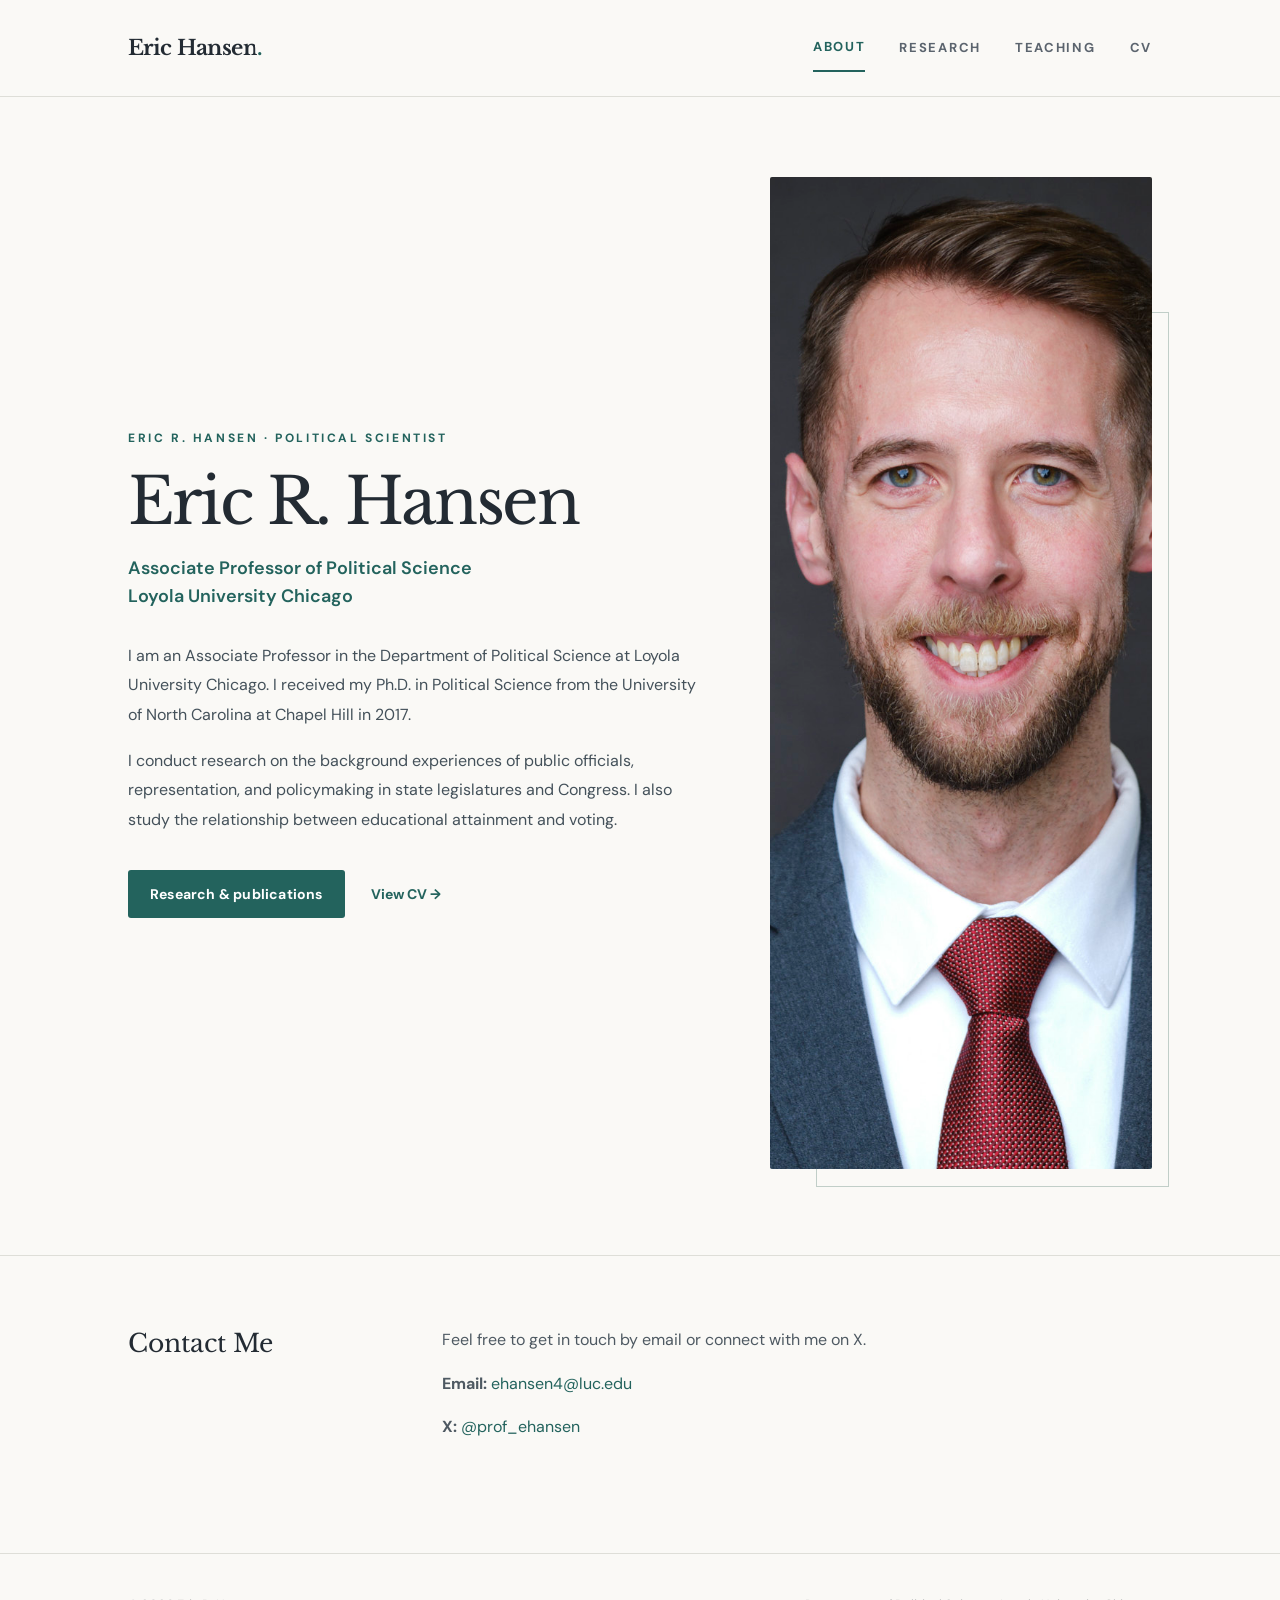
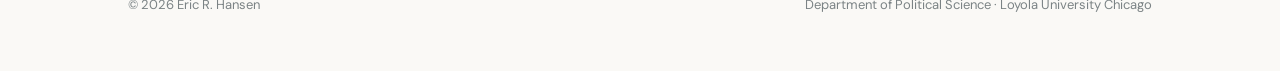
==== index.html @ 196c2c89 "Add files via upload" ====
<!doctype html>
<html lang="en"><head><meta charset="utf-8"><meta name="viewport" content="width=device-width, initial-scale=1"><meta name="description" content="Eric R. Hansen, Associate Professor of Political Science at Loyola University Chicago."><title>About | Eric R. Hansen</title><link rel="stylesheet" href="styles.css"></head>
<body><header class="site-header"><div class="container header-inner"><a class="brand" href="index.html">Eric Hansen<span class="brand-dot">.</span></a><nav class="nav" aria-label="Primary navigation"><a href="index.html" aria-current="page">About</a><a href="research.html">Research</a><a href="teaching.html">Teaching</a><a href="cv.html">CV</a></nav></div></header>
<main><div class="container"><section class="hero hero-profile"><div class="hero-copy"><div class="eyebrow">Eric R. Hansen · Political scientist</div><h1>Eric R. Hansen</h1><p class="profile-subtitle">Associate Professor of Political Science<br>Loyola University Chicago</p><div class="bio-text"><p>I am an Associate Professor in the Department of Political Science at Loyola University Chicago. I received my Ph.D. in Political Science from the University of North Carolina at Chapel Hill in 2017.</p><p>I conduct research on the background experiences of public officials, representation, and policymaking in state legislatures and Congress. I also study the relationship between educational attainment and voting.</p></div><div class="hero-links"><a class="button" href="research.html">Research & publications</a><a class="text-link" href="cv.html">View CV</a></div></div><div class="portrait-wrap"><img class="portrait" src="assets/headshot.jpg" alt="Professional headshot of Eric R. Hansen" width="1490" height="992"></div></section></div>
<section class="section"><div class="container section-grid"><h2 class="section-label">Contact Me</h2><div><p>Feel free to get in touch by email or connect with me on X.</p><p><strong>Email:</strong> <a href="mailto:ehansen4@luc.edu">ehansen4@luc.edu</a></p><p><strong>X:</strong> <a href="https://x.com/prof_ehansen" target="_blank" rel="noopener noreferrer">@prof_ehansen</a></p></div></div></section></main><footer class="footer"><div class="container footer-inner"><span>© <span id="year">2026</span> Eric R. Hansen</span><span>Department of Political Science · Loyola University Chicago</span></div></footer><script>document.getElementById('year').textContent=new Date().getFullYear()</script></body></html>
---- styles.css ----
@import url('https://fonts.googleapis.com/css2?family=DM+Sans:wght@400;500;600;700&family=Libre+Baskerville:wght@400;700&display=swap');
:root{--bg:#faf9f6;--ink:#232b33;--muted:#69717a;--line:#deded8;--accent:#23635d;--accent-light:#e8f0ed;--surface:#fff;--serif:'Libre Baskerville',Georgia,serif;--sans:'DM Sans',Arial,sans-serif}*{box-sizing:border-box}html{scroll-behavior:smooth}body{margin:0;background:var(--bg);color:var(--ink);font-family:var(--sans);font-size:16px;line-height:1.72}a{color:var(--accent);text-decoration:none}a:hover{text-decoration:underline}a:focus-visible{outline:3px solid var(--accent);outline-offset:4px}.container{max-width:1100px;margin:auto;padding:0 38px}.site-header{border-bottom:1px solid var(--line)}.header-inner{min-height:96px;display:flex;align-items:center;justify-content:space-between;gap:28px}.brand{font-family:var(--serif);font-size:21px;font-weight:700;letter-spacing:-.65px;color:var(--ink)}.brand:hover{text-decoration:none}.nav{display:flex;align-items:center;gap:34px}.nav a{color:#5b646e;font-size:13px;text-transform:uppercase;letter-spacing:1.7px;font-weight:700;padding:12px 0}.nav a[aria-current=page],.nav a:hover{color:var(--accent);text-decoration:none}.nav a[aria-current=page]{border-bottom:2px solid var(--accent)}.eyebrow{color:var(--accent);font-size:12px;text-transform:uppercase;letter-spacing:2.6px;font-weight:700}.hero{display:grid;grid-template-columns:1.25fr .75fr;align-items:center;gap:76px;padding:94px 0 104px}.hero h1{font-family:var(--serif);font-size:clamp(42px,5vw,64px);line-height:1.2;letter-spacing:-2.4px;margin:24px 0 22px;font-weight:400}.hero .lead{max-width:625px;font-size:19px;line-height:1.82;color:#4d5960}.hero .affiliation{color:var(--muted);font-size:15px;margin-top:18px}.hero-links{display:flex;align-items:center;gap:26px;margin-top:36px;flex-wrap:wrap}.button{display:inline-block;background:var(--accent);color:white;padding:12px 22px;border-radius:3px;font-weight:700;font-size:14px;letter-spacing:.2px}.button:hover{background:#174a45;color:white;text-decoration:none}.text-link{font-weight:700;font-size:14px}.text-link:after{content:' →'}.portrait-wrap{position:relative}.portrait{width:100%;aspect-ratio:4/5;object-fit:cover;background:#e5e8e2;border-radius:2px;display:block}.portrait-wrap:after{content:'';height:88%;width:92%;position:absolute;right:-17px;bottom:-18px;border:1px solid #c1cec8;z-index:-1}.portrait-note{font-size:12px;color:var(--muted);margin-top:24px;text-align:right}.section{padding:70px 0;border-top:1px solid var(--line)}.section-grid{display:grid;grid-template-columns:250px 1fr;gap:64px}.section-label{font-family:var(--serif);font-size:25px;line-height:1.4;font-weight:400;margin:0}.section p{margin-top:0;color:#4e5962}.section p:last-child{margin-bottom:0}.tag-list{display:flex;flex-wrap:wrap;gap:10px;margin:30px 0 0}.tag{border:1px solid #d7dfda;color:#3e6860;border-radius:100px;font-size:12px;padding:5px 13px}.feature-list{display:grid;grid-template-columns:repeat(2,1fr);gap:23px}.feature{background:var(--surface);border:1px solid var(--line);padding:27px;min-height:155px}.feature h3{font-family:var(--serif);font-size:18px;line-height:1.5;font-weight:400;margin:0 0 11px}.feature p{font-size:14px;line-height:1.7;margin:0}.page-intro{padding:87px 0 66px;max-width:790px}.page-intro h1{font:400 clamp(38px,4.5vw,55px)/1.25 var(--serif);letter-spacing:-1.8px;margin:18px 0 22px}.page-intro p{font-size:18px;color:#58636a;max-width:720px}.content-block{border-top:1px solid var(--line);padding:53px 0}.content-block h2{font:400 25px/1.5 var(--serif);margin:0 0 28px}.publication{border-bottom:1px solid var(--line);padding:24px 0;display:grid;grid-template-columns:66px 1fr;gap:25px}.publication:last-child{border-bottom:none}.pub-year{color:var(--accent);font-weight:700;font-size:13px;padding-top:5px}.publication h3{font-size:17px;line-height:1.5;margin:0 0 6px;font-weight:600}.publication p{font-size:14px;color:var(--muted);margin:0 0 6px}.publication .pub-links{font-size:13px;font-weight:700}.notice{background:var(--accent-light);border-left:3px solid var(--accent);padding:18px 22px;color:#365c56;font-size:14px;margin:22px 0}.courses{display:grid;grid-template-columns:1fr 1fr;gap:20px}.course{background:white;border:1px solid var(--line);padding:28px}.course .course-code{font-size:12px;letter-spacing:1.5px;color:var(--accent);font-weight:700;text-transform:uppercase}.course h3{font:400 19px/1.5 var(--serif);margin:9px 0 12px}.course p{font-size:14px;color:#657078;margin:0}.footer{border-top:1px solid var(--line);margin-top:42px;padding:40px 0 55px}.footer-inner{display:flex;justify-content:space-between;gap:18px;color:#7b8385;font-size:13px}.footer a{color:var(--accent)}@media(max-width:760px){.container{padding:0 23px}.header-inner{min-height:84px;align-items:flex-start;flex-direction:column;justify-content:center;gap:10px;padding-top:18px;padding-bottom:14px}.nav{gap:23px}.nav a{font-size:11px;padding:3px 0 7px}.hero{grid-template-columns:1fr;gap:45px;padding:58px 0 76px}.hero h1{letter-spacing:-1.5px}.hero .lead{font-size:17px}.portrait-wrap{max-width:380px}.section{padding:48px 0}.section-grid{grid-template-columns:1fr;gap:24px}.feature-list,.courses{grid-template-columns:1fr}.page-intro{padding:60px 0 43px}.content-block{padding:38px 0}.footer-inner{flex-direction:column}.publication{grid-template-columns:1fr;gap:3px}.portrait-note{text-align:left}}

/* Version 2: scholar-focused homepage and embedded CV */
.brand-dot{color:var(--accent)}
.hero-profile{grid-template-columns:minmax(0,1.2fr) minmax(280px,.8fr);gap:70px;padding:80px 0 86px;align-items:center}
.hero-profile h1{font-size:clamp(44px,5vw,66px);margin:16px 0 14px}
.profile-subtitle{font-size:18px;line-height:1.55;color:var(--accent);font-weight:600;margin:0 0 30px}
.bio-text p{font-size:16px;line-height:1.85;color:#44515a;max-width:660px;margin:0 0 16px}
.hero-profile .portrait{aspect-ratio:4/5;object-fit:cover;object-position:center 39%}
.contact-line{margin-top:30px!important}
.compact-course{min-height:92px;padding:24px 27px;display:flex;align-items:center}
.compact-course h3{margin:0}
.page-note{margin-top:30px;color:var(--muted)}
.cv-intro{padding-bottom:36px}
.cv-intro .button{margin-top:10px}
.cv-block{padding-top:28px}
.cv-embed{width:100%;height:min(82vh,1050px);min-height:560px;border:1px solid var(--line);background:#f0f0f0;border-radius:3px;display:block}
.cv-fallback{font-size:13px;color:var(--muted);margin-top:13px}
@media(max-width:760px){.hero-profile{grid-template-columns:1fr;gap:35px;padding:57px 0 55px}.hero-profile .portrait-wrap{max-width:350px}.nav{gap:19px;flex-wrap:wrap}.cv-embed{min-height:430px;height:70vh}}
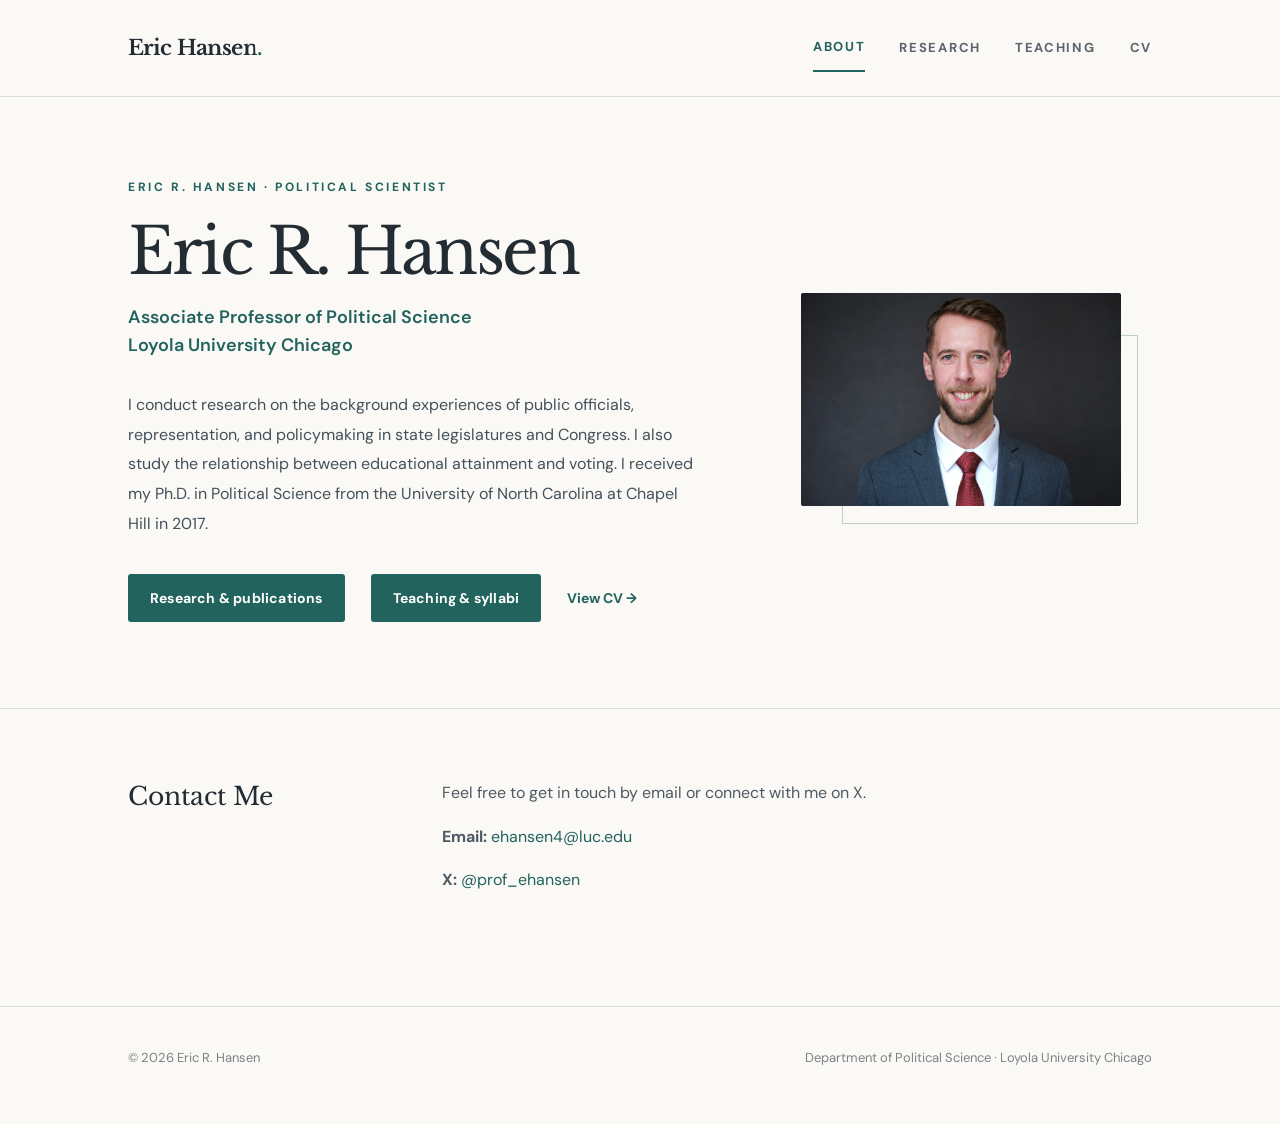
==== commit ab432238: "Update index.html" ====
--- a/index.html
+++ b/index.html
@@ -1,5 +1,5 @@
 <!doctype html>
 <html lang="en"><head><meta charset="utf-8"><meta name="viewport" content="width=device-width, initial-scale=1"><meta name="description" content="Eric R. Hansen, Associate Professor of Political Science at Loyola University Chicago."><title>About | Eric R. Hansen</title><link rel="stylesheet" href="styles.css"></head>
 <body><header class="site-header"><div class="container header-inner"><a class="brand" href="index.html">Eric Hansen<span class="brand-dot">.</span></a><nav class="nav" aria-label="Primary navigation"><a href="index.html" aria-current="page">About</a><a href="research.html">Research</a><a href="teaching.html">Teaching</a><a href="cv.html">CV</a></nav></div></header>
-<main><div class="container"><section class="hero hero-profile"><div class="hero-copy"><div class="eyebrow">Eric R. Hansen · Political scientist</div><h1>Eric R. Hansen</h1><p class="profile-subtitle">Associate Professor of Political Science<br>Loyola University Chicago</p><div class="bio-text"><p>I am an Associate Professor in the Department of Political Science at Loyola University Chicago. I received my Ph.D. in Political Science from the University of North Carolina at Chapel Hill in 2017.</p><p>I conduct research on the background experiences of public officials, representation, and policymaking in state legislatures and Congress. I also study the relationship between educational attainment and voting.</p></div><div class="hero-links"><a class="button" href="research.html">Research & publications</a><a class="text-link" href="cv.html">View CV</a></div></div><div class="portrait-wrap"><img class="portrait" src="assets/headshot.jpg" alt="Professional headshot of Eric R. Hansen" width="1490" height="992"></div></section></div>
-<section class="section"><div class="container section-grid"><h2 class="section-label">Contact Me</h2><div><p>Feel free to get in touch by email or connect with me on X.</p><p><strong>Email:</strong> <a href="mailto:ehansen4@luc.edu">ehansen4@luc.edu</a></p><p><strong>X:</strong> <a href="https://x.com/prof_ehansen" target="_blank" rel="noopener noreferrer">@prof_ehansen</a></p></div></div></section></main><footer class="footer"><div class="container footer-inner"><span>© <span id="year">2026</span> Eric R. Hansen</span><span>Department of Political Science · Loyola University Chicago</span></div></footer><script>document.getElementById('year').textContent=new Date().getFullYear()</script></body></html>+<main><div class="container"><section class="hero hero-profile"><div class="hero-copy"><div class="eyebrow">Eric R. Hansen · Political scientist</div><h1>Eric R. Hansen</h1><p class="profile-subtitle">Associate Professor of Political Science<br>Loyola University Chicago</p><div class="bio-text"><p>I conduct research on the background experiences of public officials, representation, and policymaking in state legislatures and Congress. I also study the relationship between educational attainment and voting. I received my Ph.D. in Political Science from the University of North Carolina at Chapel Hill in 2017.</p></div><div class="hero-links"><a class="button" href="research.html">Research & publications</a><a class="button" href="teaching.html">Teaching & syllabi</a><a class="text-link" href="cv.html">View CV</a></div></div><div class="portrait-wrap"><img class="portrait" src="assets/headshot.jpg" alt="Professional headshot of Eric R. Hansen" width="1490" height="992"></div></section></div>
+<section class="section"><div class="container section-grid"><h2 class="section-label">Contact Me</h2><div><p>Feel free to get in touch by email or connect with me on X.</p><p><strong>Email:</strong> <a href="mailto:ehansen4@luc.edu">ehansen4@luc.edu</a></p><p><strong>X:</strong> <a href="https://x.com/prof_ehansen" target="_blank" rel="noopener noreferrer">@prof_ehansen</a></p></div></div></section></main><footer class="footer"><div class="container footer-inner"><span>© <span id="year">2026</span> Eric R. Hansen</span><span>Department of Political Science · Loyola University Chicago</span></div></footer><script>document.getElementById('year').textContent=new Date().getFullYear()</script></body></html>
--- a/styles.css
+++ b/styles.css
@@ -18,3 +18,15 @@
 .cv-embed{width:100%;height:min(82vh,1050px);min-height:560px;border:1px solid var(--line);background:#f0f0f0;border-radius:3px;display:block}
 .cv-fallback{font-size:13px;color:var(--muted);margin-top:13px}
 @media(max-width:760px){.hero-profile{grid-template-columns:1fr;gap:35px;padding:57px 0 55px}.hero-profile .portrait-wrap{max-width:350px}.nav{gap:19px;flex-wrap:wrap}.cv-embed{min-height:430px;height:70vh}}
+
+/* Homepage headshot adjustments */
+.hero-profile .portrait {
+    width: 100%;
+    height: auto;
+    aspect-ratio: auto;
+    object-fit: contain;
+}
+.hero-profile .portrait-wrap {
+    max-width: 320px;
+    margin: 0 auto;
+}
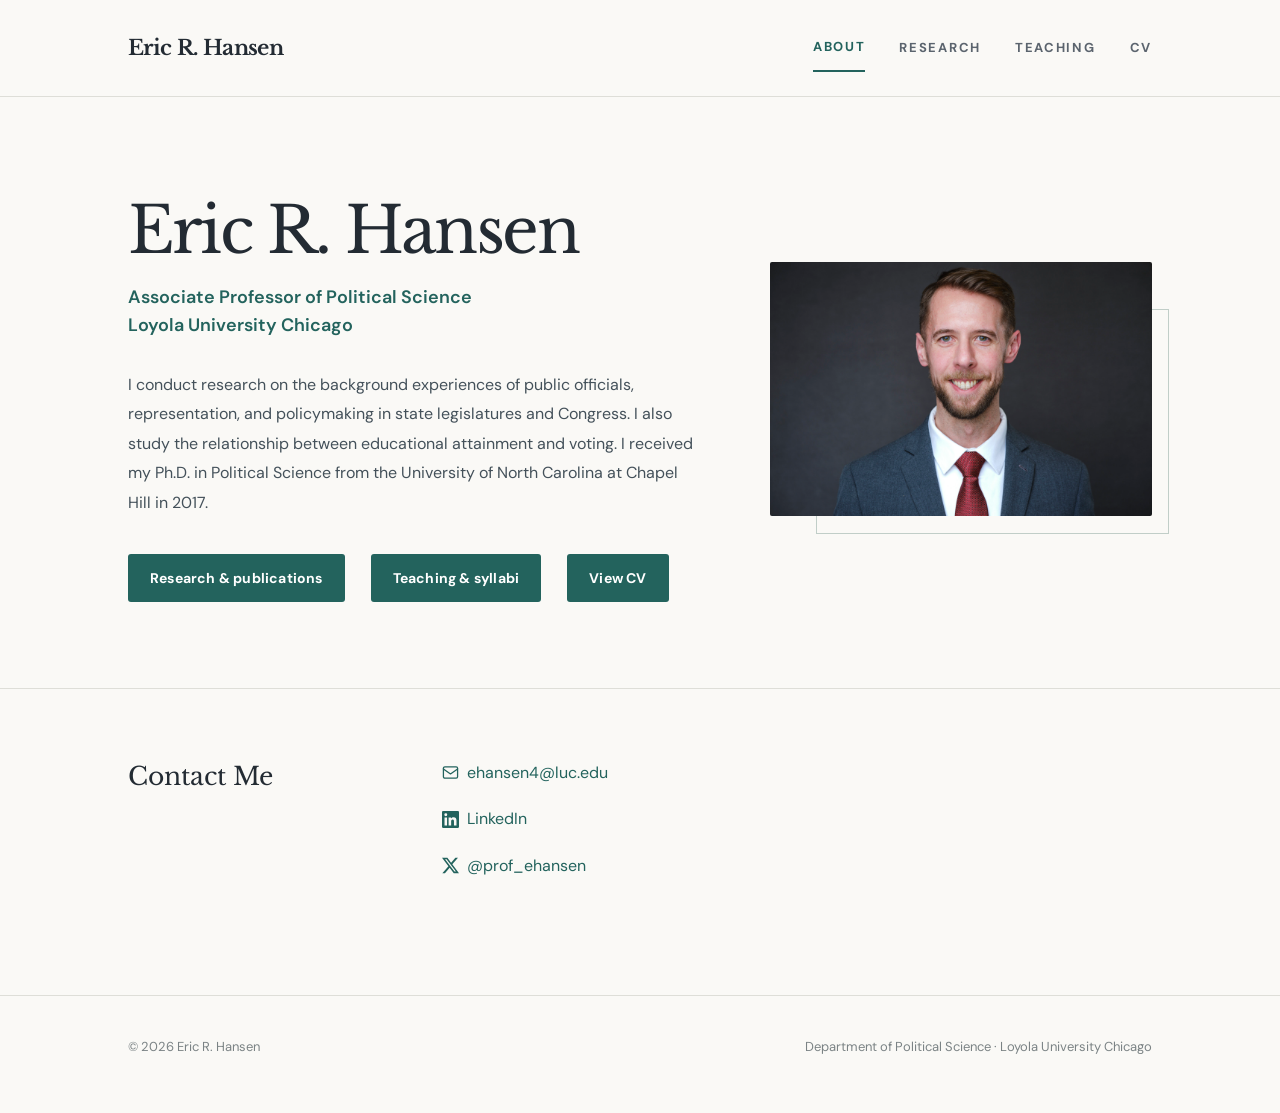
==== commit 98a820c2: "Add files via upload" ====
--- a/index.html
+++ b/index.html
@@ -1,5 +1,61 @@
 <!doctype html>
 <html lang="en"><head><meta charset="utf-8"><meta name="viewport" content="width=device-width, initial-scale=1"><meta name="description" content="Eric R. Hansen, Associate Professor of Political Science at Loyola University Chicago."><title>About | Eric R. Hansen</title><link rel="stylesheet" href="styles.css"></head>
-<body><header class="site-header"><div class="container header-inner"><a class="brand" href="index.html">Eric Hansen<span class="brand-dot">.</span></a><nav class="nav" aria-label="Primary navigation"><a href="index.html" aria-current="page">About</a><a href="research.html">Research</a><a href="teaching.html">Teaching</a><a href="cv.html">CV</a></nav></div></header>
-<main><div class="container"><section class="hero hero-profile"><div class="hero-copy"><div class="eyebrow">Eric R. Hansen · Political scientist</div><h1>Eric R. Hansen</h1><p class="profile-subtitle">Associate Professor of Political Science<br>Loyola University Chicago</p><div class="bio-text"><p>I conduct research on the background experiences of public officials, representation, and policymaking in state legislatures and Congress. I also study the relationship between educational attainment and voting. I received my Ph.D. in Political Science from the University of North Carolina at Chapel Hill in 2017.</p></div><div class="hero-links"><a class="button" href="research.html">Research & publications</a><a class="button" href="teaching.html">Teaching & syllabi</a><a class="text-link" href="cv.html">View CV</a></div></div><div class="portrait-wrap"><img class="portrait" src="assets/headshot.jpg" alt="Professional headshot of Eric R. Hansen" width="1490" height="992"></div></section></div>
-<section class="section"><div class="container section-grid"><h2 class="section-label">Contact Me</h2><div><p>Feel free to get in touch by email or connect with me on X.</p><p><strong>Email:</strong> <a href="mailto:ehansen4@luc.edu">ehansen4@luc.edu</a></p><p><strong>X:</strong> <a href="https://x.com/prof_ehansen" target="_blank" rel="noopener noreferrer">@prof_ehansen</a></p></div></div></section></main><footer class="footer"><div class="container footer-inner"><span>© <span id="year">2026</span> Eric R. Hansen</span><span>Department of Political Science · Loyola University Chicago</span></div></footer><script>document.getElementById('year').textContent=new Date().getFullYear()</script></body></html>
+<body><header class="site-header"><div class="container header-inner"><a class="brand" href="index.html">Eric R. Hansen<span class="brand-dot"></span></a><nav class="nav" aria-label="Primary navigation"><a href="index.html" aria-current="page">About</a><a href="research.html">Research</a><a href="teaching.html">Teaching</a><a href="cv.html">CV</a></nav></div></header>
+<main><div class="container"><section class="hero hero-profile"><div class="hero-copy"><h1>Eric R. Hansen</h1><p class="profile-subtitle">Associate Professor of Political Science<br>Loyola University Chicago</p><div class="bio-text"><p>I conduct research on the background experiences of public officials, representation, and policymaking in state legislatures and Congress. I also study the relationship between educational attainment and voting. I received my Ph.D. in Political Science from the University of North Carolina at Chapel Hill in 2017.</p></div><div class="hero-links"><a class="button" href="research.html">Research & publications</a><a class="button" href="teaching.html">Teaching & syllabi</a><a class="button" href="cv.html">View CV</a></div></div><div class="portrait-wrap"><img class="portrait" src="assets/headshot.jpg" alt="Professional headshot of Eric R. Hansen" width="1490" height="992"></div></section></div>
+<section class="section"><div class="container section-grid"><h2 class="section-label">Contact Me</h2>
+
+<div><p>
+<a href="mailto:ehansen4@luc.edu"
+   style="display: inline-flex; align-items: center; gap: 8px;">
+
+  <svg width="17" height="17"
+       viewBox="0 0 24 24"
+       fill="none"
+       stroke="currentColor"
+       stroke-width="1.8"
+       stroke-linecap="round"
+       stroke-linejoin="round"
+       aria-hidden="true">
+    <rect x="2" y="4" width="20" height="16" rx="2"/>
+    <path d="m22 7-10 7L2 7"/>
+  </svg>
+
+  ehansen4@luc.edu
+</a>
+</p>
+
+
+
+<p>
+<a href="https://www.linkedin.com/in/eric-hansen-1329274b/"
+   target="_blank"
+   rel="noopener noreferrer"
+   style="display: inline-flex; align-items: center; gap: 8px;">
+
+  <svg width="17" height="17"
+       viewBox="0 0 24 24"
+       fill="currentColor"
+       aria-hidden="true">
+    <path d="M20.447 20.452h-3.554v-5.569c0-1.328-.027-3.037-1.852-3.037-1.853 0-2.136 1.445-2.136 2.939v5.667H9.35V9h3.414v1.561h.049c.476-.9 1.637-1.85 3.37-1.85 3.601 0 4.265 2.37 4.265 5.455v6.286ZM5.337 7.433a2.062 2.062 0 1 1 0-4.124 2.062 2.062 0 0 1 0 4.124ZM7.119 20.452H3.555V9h3.564v11.452ZM22.225 0H1.771C.792 0 0 .774 0 1.729v20.542C0 23.227.792 24 1.771 24h20.451C23.2 24 24 23.227 24 22.271V1.729C24 .774 23.2 0 22.222 0h.003Z"/>
+  </svg>
+
+  LinkedIn
+</a>
+</p>
+
+<p> <a href="https://x.com/prof_ehansen"
+   target="_blank"
+   rel="noopener noreferrer"
+   style="display: inline-flex; align-items: center; gap: 8px;">
+
+  <svg width="17" height="17"
+       viewBox="0 0 24 24"
+       fill="currentColor"
+       aria-hidden="true">
+    <path d="M18.901 1.153h3.68l-8.04 9.19L24 22.846h-7.406l-5.8-7.584-6.64 7.584H.47l8.6-9.83L0 1.154h7.594l5.243 6.932 6.064-6.933Zm-1.29 19.49h2.039L6.486 3.24H4.298l13.313 17.403Z"/>
+  </svg>
+
+  @prof_ehansen
+</a></p>
+
+</div></div></section></main><footer class="footer"><div class="container footer-inner"><span>© <span id="year">2026</span> Eric R. Hansen</span><span>Department of Political Science · Loyola University Chicago</span></div></footer><script>document.getElementById('year').textContent=new Date().getFullYear()</script></body></html>
--- a/styles.css
+++ b/styles.css
@@ -26,7 +26,53 @@
     aspect-ratio: auto;
     object-fit: contain;
 }
+
 .hero-profile .portrait-wrap {
-    max-width: 320px;
+    max-width: 550px;
     margin: 0 auto;
 }
+
+/* Teaching page course titles and subtitles */
+
+.compact-course {
+    align-items: flex-start;
+}
+
+.compact-course h3 {
+    margin: 0;
+}
+
+.course-subtitle {
+    font-size: 13px;
+    color: #69717a;
+    line-height: 1.5;
+    margin-top: 5px !important;
+}
+
+.compact-course h3 a {
+    color: inherit;
+    text-decoration: none;
+}
+
+.compact-course h3 a:hover {
+    color: var(--accent);
+    text-decoration: underline;
+}
+
+/* Research publication links */
+
+.publication h3 a {
+    color: inherit;
+    text-decoration: none;
+    transition: color 0.2s ease;
+}
+
+.publication h3 a:hover {
+    color: var(--accent, #426657);
+    text-decoration: underline;
+}
+
+.publication h3 a:focus-visible {
+    outline: 2px solid var(--accent, #426657);
+    outline-offset: 3px;
+}
